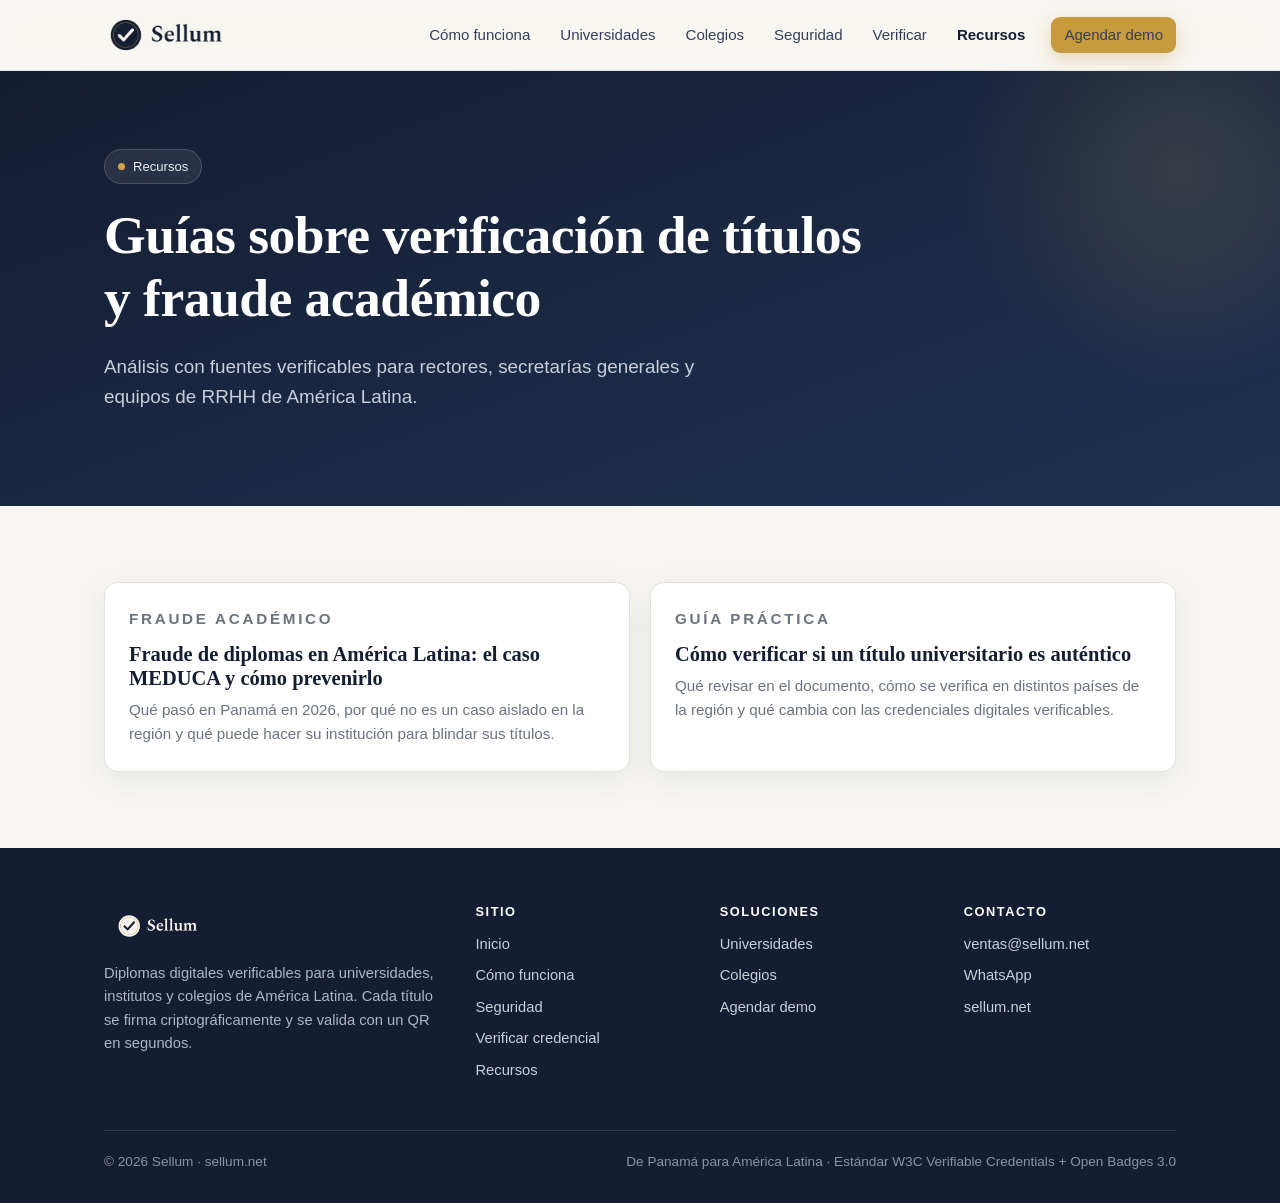
==== recursos/index.html @ 55b2d856 "Agrega sección /recursos con 2 artículos e interlinking Primeros artículos del plan de contenido: có" ====
<!doctype html>
<html lang="es">
<head>
<meta charset="utf-8">
<meta name="viewport" content="width=device-width, initial-scale=1">
<title>Recursos sobre diplomas digitales y verificación de títulos | Sellum</title>
<meta name="description" content="Guías y análisis sobre verificación de títulos universitarios, fraude académico en América Latina y credenciales digitales verificables. Contenido de Sellum.">
<link rel="canonical" href="https://sellum.net/recursos">
<meta property="og:type" content="website">
<meta property="og:locale" content="es_LA">
<meta property="og:site_name" content="Sellum">
<meta property="og:title" content="Recursos sobre diplomas digitales y verificación de títulos">
<meta property="og:description" content="Guías y análisis sobre verificación de títulos, fraude académico en América Latina y credenciales digitales verificables.">
<meta property="og:url" content="https://sellum.net/recursos">
<meta property="og:image" content="https://sellum.net/assets/og-image.jpg">
<meta name="twitter:card" content="summary_large_image">
<meta name="twitter:image" content="https://sellum.net/assets/og-image.jpg">
<link rel="icon" href="../assets/favicon.svg" type="image/svg+xml">
<link rel="apple-touch-icon" href="../assets/favicon.svg">
<link rel="stylesheet" href="../assets/site.css">
<script type="application/ld+json">
{"@context":"https://schema.org","@type":"Organization","name":"Sellum","url":"https://sellum.net","logo":"https://sellum.net/assets/sellum-logo-color.png","areaServed":"América Latina"}
</script>
</head>
<body>
<a class="skip-link" href="#main">Saltar al contenido</a>

<header class="site-header">
  <div class="wrap nav">
    <a class="nav__logo" href="/" aria-label="Sellum — Inicio"><img src="../assets/sellum-logo-color.png" alt="Sellum" width="150" height="53"></a>
    <button class="nav__toggle" type="button" aria-label="Abrir menú" aria-controls="nav-links" aria-expanded="false"><span></span></button>
    <nav class="nav__links" id="nav-links" aria-label="Navegación principal">
      <a href="../producto">Cómo funciona</a>
      <a href="../universidades">Universidades</a>
      <a href="../colegios">Colegios</a>
      <a href="../seguridad">Seguridad</a>
      <a href="../verificar">Verificar</a>
      <a href="/recursos" class="is-active">Recursos</a>
      <span class="nav__cta"><a class="btn btn--gold" href="../contacto">Agendar demo</a></span>
    </nav>
  </div>
</header>

<main id="main">

  <section class="hero">
    <div class="wrap">
      <div class="maxw">
        <span class="eyebrow-chip"><span class="dot"></span> Recursos</span>
        <h1>Guías sobre verificación de títulos y fraude académico</h1>
        <p class="lead">Análisis con fuentes verificables para rectores, secretarías generales y equipos de RRHH de América Latina.</p>
      </div>
    </div>
  </section>

  <section class="section section--paper">
    <div class="wrap">
      <div class="article-cards">
        <a class="article-card" href="fraude-de-diplomas-en-america-latina">
          <p class="kick">Fraude académico</p>
          <h3>Fraude de diplomas en América Latina: el caso MEDUCA y cómo prevenirlo</h3>
          <p>Qué pasó en Panamá en 2026, por qué no es un caso aislado en la región y qué puede hacer su institución para blindar sus títulos.</p>
        </a>
        <a class="article-card" href="como-verificar-titulo-universitario-autentico">
          <p class="kick">Guía práctica</p>
          <h3>Cómo verificar si un título universitario es auténtico</h3>
          <p>Qué revisar en el documento, cómo se verifica en distintos países de la región y qué cambia con las credenciales digitales verificables.</p>
        </a>
      </div>
    </div>
  </section>

</main>

<footer class="site-footer">
  <div class="wrap">
    <div class="footer-grid">
      <div>
        <div class="footer-logo"><img src="../assets/sellum-logo-reverse.png" alt="Sellum" width="129" height="53"></div>
        <p>Diplomas digitales verificables para universidades, institutos y colegios de América Latina. Cada título se firma criptográficamente y se valida con un QR en segundos.</p>
      </div>
      <div><h4>Sitio</h4><ul><li><a href="/">Inicio</a></li><li><a href="../producto">Cómo funciona</a></li><li><a href="../seguridad">Seguridad</a></li><li><a href="../verificar">Verificar credencial</a></li><li><a href="/recursos">Recursos</a></li></ul></div>
      <div><h4>Soluciones</h4><ul><li><a href="../universidades">Universidades</a></li><li><a href="../colegios">Colegios</a></li><li><a href="../contacto">Agendar demo</a></li></ul></div>
      <div><h4>Contacto</h4><ul><li><a href="mailto:ventas@sellum.net">ventas@sellum.net</a></li><li><a href="https://wa.me/50763304392" target="_blank" rel="noopener">WhatsApp</a></li><li><a href="https://sellum.net">sellum.net</a></li></ul></div>
    </div>
    <div class="footer-bottom">
      <span>© <span data-year>2026</span> Sellum · sellum.net</span>
      <span>De Panamá para América Latina · Estándar W3C Verifiable Credentials + Open Badges 3.0</span>
    </div>
  </div>
</footer>

<div class="sticky-cta">
  <a class="btn btn--gold" href="../contacto">Agendar demo</a>
  <a class="btn btn--wa" href="https://wa.me/50763304392" target="_blank" rel="noopener">WhatsApp</a>
</div>

<script src="../assets/site.js" defer></script>
</body>
</html>
---- assets/site.css ----
/* ============================================================
   Sellum — sistema de diseño (marca)
   Tokens confirmados contra marca/sellum-marca.html
   ============================================================ */
:root{
  --navy:#141D31;
  --navy2:#1F3252;
  --gold:#C79A3E;
  --goldl:#D0A24A;
  --paper:#F7F6F2;
  --muted:#6B7280;
  --line:#E4E2DB;
  --ink:#1A1A1A;
  --white:#FFFFFF;
  --ok:#2F7D5B;
  --shadow:0 8px 30px rgba(22,35,59,.08);
  --shadow-lg:0 20px 60px rgba(22,35,59,.14);
  --radius:14px;
  --serif:Georgia,"Times New Roman",Garamond,serif;
  --sans:-apple-system,BlinkMacSystemFont,"Segoe UI",Roboto,Arial,sans-serif;
  --wrap:1120px;
}

*{box-sizing:border-box}
html{scroll-behavior:smooth}
body{
  margin:0;
  font-family:var(--sans);
  color:var(--ink);
  background:var(--paper);
  line-height:1.6;
  -webkit-font-smoothing:antialiased;
  text-rendering:optimizeLegibility;
}
img{max-width:100%;height:auto;display:block}
a{color:inherit;text-decoration:none}
h1,h2,h3,h4{font-family:var(--serif);color:var(--navy);line-height:1.18;margin:0 0 .4em;font-weight:700}
h1{font-size:clamp(2rem,4.6vw,3.35rem);letter-spacing:-.01em}
h2{font-size:clamp(1.6rem,3.2vw,2.35rem)}
h3{font-size:1.28rem}
p{margin:0 0 1rem}
.serif{font-family:var(--serif)}
:focus-visible{outline:3px solid var(--goldl);outline-offset:2px;border-radius:4px}

/* Layout */
.wrap{max-width:var(--wrap);margin:0 auto;padding:0 24px}
.section{padding:76px 0}
.section--tight{padding:52px 0}
.section--paper{background:var(--paper)}
.section--white{background:var(--white)}
.section--navy{background:var(--navy);color:#e9ecf3}
.section--navy h1,.section--navy h2,.section--navy h3{color:var(--white)}
.center{text-align:center}
.lead{font-size:1.18rem;color:var(--muted);max-width:62ch}
.center .lead{margin-left:auto;margin-right:auto}
.kick{font-size:.72rem;letter-spacing:.18em;text-transform:uppercase;color:var(--gold);font-weight:700;margin:0 0 .6rem}
.section--navy .kick{color:var(--goldl)}
.muted{color:var(--muted)}
.maxw{max-width:760px}
.center .maxw{margin:0 auto}

/* Header / Nav */
.site-header{position:sticky;top:0;z-index:50;background:rgba(247,246,242,.88);backdrop-filter:saturate(180%) blur(10px);border-bottom:1px solid var(--line)}
.nav{display:flex;align-items:center;gap:20px;height:70px}
.nav__logo{display:flex;align-items:center}
.nav__logo img{height:44px;width:auto}
.nav__links{display:flex;gap:6px;margin-left:auto;align-items:center}
.nav__links a{padding:9px 12px;border-radius:9px;font-size:.94rem;color:#33405a;font-weight:500}
.nav__links a:hover{background:rgba(22,35,59,.06);color:var(--navy)}
.nav__links a.is-active{color:var(--navy);font-weight:700}
.nav__cta{margin-left:8px}
.nav__toggle{display:none;margin-left:auto;background:none;border:1px solid var(--line);border-radius:9px;width:44px;height:40px;cursor:pointer;align-items:center;justify-content:center}
.nav__toggle span{display:block;width:20px;height:2px;background:var(--navy);position:relative}
.nav__toggle span::before,.nav__toggle span::after{content:"";position:absolute;left:0;width:20px;height:2px;background:var(--navy)}
.nav__toggle span::before{top:-6px}.nav__toggle span::after{top:6px}

@media(max-width:900px){
  .nav__toggle{display:flex}
  .nav__links{position:fixed;inset:70px 0 auto 0;flex-direction:column;align-items:stretch;background:var(--paper);border-bottom:1px solid var(--line);padding:12px 24px 20px;gap:2px;margin-left:0;display:none;box-shadow:var(--shadow)}
  .nav__links.is-open{display:flex}
  .nav__links a{padding:13px 10px;font-size:1.02rem}
  .nav__cta{margin:8px 0 0}
  .nav__cta .btn{width:100%}
}

/* Botones */
.btn{display:inline-flex;align-items:center;justify-content:center;gap:9px;font-family:var(--sans);font-size:1rem;font-weight:600;padding:13px 22px;border-radius:11px;border:1.5px solid transparent;cursor:pointer;transition:transform .12s ease,box-shadow .12s ease,background .12s ease;line-height:1}
.btn:active{transform:translateY(1px)}
.btn--gold{background:var(--gold);color:#fff;box-shadow:0 6px 18px rgba(184,134,47,.28)}
.btn--gold:hover{background:#a6771f}
.btn--navy{background:var(--navy);color:#fff}
.btn--navy:hover{background:var(--navy2)}
.btn--ghost{background:transparent;border-color:var(--line);color:var(--navy)}
.btn--ghost:hover{border-color:var(--navy);background:rgba(22,35,59,.04)}
.btn--onnavy{background:#fff;color:var(--navy)}
.btn--onnavy:hover{background:#eef0f5}
.btn--wa{background:#25D366;color:#0b3d1f}
.btn--wa:hover{background:#1fbe5b}
.btn--lg{padding:16px 30px;font-size:1.08rem}
.btn--block{width:100%}
.btn-row{display:flex;gap:14px;flex-wrap:wrap}
.center .btn-row{justify-content:center}

/* Hero */
.hero{position:relative;background:linear-gradient(160deg,var(--navy) 0%,var(--navy2) 100%);color:#e9ecf3;overflow:hidden}
.hero::after{content:"";position:absolute;right:-160px;top:-160px;width:520px;height:520px;border-radius:50%;background:radial-gradient(circle,rgba(208,162,74,.16),transparent 60%);pointer-events:none}
.hero .wrap{position:relative;z-index:1;padding-top:78px;padding-bottom:78px}
.hero h1{color:#fff}
.hero .lead{color:#c8cfdc}
.hero-grid{display:grid;grid-template-columns:1.05fr .95fr;gap:52px;align-items:center}
@media(max-width:900px){.hero-grid{grid-template-columns:1fr;gap:38px}}

/* Chips / badges */
.eyebrow-chip{display:inline-flex;align-items:center;gap:8px;background:rgba(255,255,255,.08);border:1px solid rgba(255,255,255,.16);color:#e9ecf3;padding:6px 13px;border-radius:999px;font-size:.82rem;font-weight:500;margin-bottom:20px}
.eyebrow-chip .dot{width:7px;height:7px;border-radius:50%;background:var(--goldl)}

/* Pastilla Verificado por Sellum */
.verified-pill{display:inline-flex;align-items:center;gap:9px;background:var(--navy);color:var(--paper);padding:8px 16px 8px 10px;border-radius:999px;font-size:.9rem;font-weight:600}
.verified-pill svg{flex:none}
.verified-pill--outline{background:transparent;border:1.6px solid var(--navy);color:var(--navy)}

/* Grid utilidades */
.grid{display:grid;gap:22px}
.grid-2{grid-template-columns:repeat(2,1fr)}
.grid-3{grid-template-columns:repeat(3,1fr)}
.grid-4{grid-template-columns:repeat(4,1fr)}
@media(max-width:900px){.grid-3,.grid-4{grid-template-columns:repeat(2,1fr)}}
@media(max-width:640px){.grid-2,.grid-3,.grid-4{grid-template-columns:1fr}}

/* Cards */
.card{background:var(--white);border:1px solid var(--line);border-radius:var(--radius);padding:26px;box-shadow:var(--shadow)}
.card--flat{box-shadow:none}
.card h3{margin-top:4px}
.card p:last-child{margin-bottom:0}
.card .ico{width:44px;height:44px;border-radius:11px;background:rgba(184,134,47,.12);display:flex;align-items:center;justify-content:center;margin-bottom:14px}
.card .ico svg{width:24px;height:24px;stroke:var(--gold)}
.section--navy .card{background:rgba(255,255,255,.04);border-color:rgba(255,255,255,.1);color:#dfe4ee;box-shadow:none}
.section--navy .card h3{color:#fff}

/* Pasos */
.steps{display:grid;grid-template-columns:repeat(4,1fr);gap:20px;counter-reset:step}
@media(max-width:820px){.steps{grid-template-columns:repeat(2,1fr)}}
@media(max-width:480px){.steps{grid-template-columns:1fr}}
.step{background:var(--white);border:1px solid var(--line);border-radius:var(--radius);padding:24px;position:relative;box-shadow:var(--shadow)}
.step__n{width:34px;height:34px;border-radius:50%;background:var(--navy);color:#fff;font-family:var(--serif);font-weight:700;display:flex;align-items:center;justify-content:center;margin-bottom:14px}
.step h3{font-size:1.1rem}
.step p{font-size:.95rem;color:var(--muted);margin:0}

/* Lista de features con check */
.checklist{list-style:none;margin:0;padding:0}
.checklist li{position:relative;padding:8px 0 8px 34px;border-bottom:1px solid var(--line)}
.checklist li:last-child{border-bottom:0}
.checklist li::before{content:"";position:absolute;left:0;top:12px;width:20px;height:20px;border-radius:50%;background:rgba(47,125,91,.12);}
.checklist li::after{content:"";position:absolute;left:6px;top:16px;width:7px;height:4px;border-left:2px solid var(--ok);border-bottom:2px solid var(--ok);transform:rotate(-45deg)}

/* Diploma mockup */
.diploma{background:#fff;border:1px solid var(--line);border-radius:16px;padding:30px 30px 24px;box-shadow:var(--shadow-lg);max-width:430px;position:relative}
.diploma__seal{position:absolute;top:22px;right:26px;width:52px;height:52px;opacity:.9}
.diploma .k{font-size:.62rem;letter-spacing:.2em;text-transform:uppercase;color:var(--muted)}
.diploma .name{font-family:var(--serif);font-size:1.55rem;color:var(--navy);margin:10px 0 3px;line-height:1.15}
.diploma .prog{font-size:.9rem;color:var(--muted)}
.diploma .rule{height:1px;background:var(--line);margin:20px 0 16px}
.diploma__foot{display:flex;align-items:center;justify-content:space-between;gap:12px}
.diploma .sign{font-family:var(--serif);font-style:italic;color:var(--navy2);font-size:1rem;border-top:1px solid var(--line);padding-top:6px;min-width:120px}
.qr{width:56px;height:56px;flex:none}

/* Stat / dolor */
.stat{background:var(--white);border:1px solid var(--line);border-radius:var(--radius);padding:24px;box-shadow:var(--shadow)}
.stat .big{font-family:var(--serif);font-size:2.2rem;color:var(--navy);line-height:1;margin-bottom:6px}
.stat .big .u{font-size:1.1rem;color:var(--gold)}
.stat p{margin:0;color:var(--muted);font-size:.95rem}

/* Comparativa antes/después */
.ba{display:grid;grid-template-columns:1fr 1fr;gap:20px}
@media(max-width:640px){.ba{grid-template-columns:1fr}}
.ba__col{border-radius:var(--radius);padding:24px;border:1px solid var(--line)}
.ba__col--old{background:#fbf3f2;border-color:#f0dcd9}
.ba__col--new{background:#f1f7f4;border-color:#d7ebe1}
.ba__col h3{color:var(--navy)}
.ba__col ul{margin:0;padding-left:20px}
.ba__col li{margin:8px 0}

/* CTA banda */
.ctaband{background:linear-gradient(160deg,var(--navy),var(--navy2));color:#fff;border-radius:20px;padding:52px 40px;text-align:center;box-shadow:var(--shadow-lg)}
.ctaband h2{color:#fff}
.ctaband .lead{color:#c8cfdc;margin-left:auto;margin-right:auto}

/* Trust bar / estándares */
.badges{display:flex;flex-wrap:wrap;gap:12px;justify-content:center}
.badge-std{display:inline-flex;align-items:center;gap:8px;background:var(--white);border:1px solid var(--line);border-radius:999px;padding:9px 16px;font-size:.9rem;font-weight:600;color:var(--navy)}
.badge-std .b-dot{width:8px;height:8px;border-radius:50%;background:var(--gold)}
.section--navy .badge-std{background:rgba(255,255,255,.06);border-color:rgba(255,255,255,.14);color:#eef1f6}

/* Audiencia split */
.aud{display:grid;grid-template-columns:1fr 1fr;gap:24px}
@media(max-width:820px){.aud{grid-template-columns:1fr}}
.aud__card{border-radius:16px;padding:34px;border:1px solid var(--line);background:var(--white);box-shadow:var(--shadow);display:flex;flex-direction:column}
.aud__card .tag{font-size:.72rem;letter-spacing:.16em;text-transform:uppercase;font-weight:700;color:var(--gold);margin-bottom:8px}
.aud__card p{color:var(--muted)}
.aud__card .btn{margin-top:auto;align-self:flex-start}

/* FAQ */
.faq{max-width:780px;margin:0 auto}
.faq details{background:var(--white);border:1px solid var(--line);border-radius:12px;margin-bottom:12px;padding:4px 20px}
.faq summary{cursor:pointer;font-weight:600;color:var(--navy);padding:16px 0;list-style:none;display:flex;justify-content:space-between;align-items:center;gap:12px}
.faq summary::-webkit-details-marker{display:none}
.faq summary::after{content:"+";font-size:1.4rem;color:var(--gold);font-family:var(--serif);flex:none}
.faq details[open] summary::after{content:"–"}
.faq details p{color:var(--muted);margin:0 0 16px}

/* Formulario */
.form-card{background:var(--white);border:1px solid var(--line);border-radius:18px;padding:34px;box-shadow:var(--shadow-lg)}
.field{margin-bottom:16px}
.field label{display:block;font-weight:600;font-size:.9rem;color:var(--navy);margin-bottom:6px}
.field .req{color:var(--gold)}
.field input,.field textarea,.field select{width:100%;font-family:var(--sans);font-size:1rem;padding:12px 14px;border:1.5px solid var(--line);border-radius:10px;background:var(--paper);color:var(--ink)}
.field input:focus,.field textarea:focus,.field select:focus{border-color:var(--goldl);background:#fff;outline:none}
.field textarea{min-height:110px;resize:vertical}
.field .err{color:#b23b3b;font-size:.82rem;margin-top:5px;display:none}
.field.invalid input,.field.invalid textarea{border-color:#b23b3b;background:#fdf5f4}
.field.invalid .err{display:block}
.form-2{display:grid;grid-template-columns:1fr 1fr;gap:0 16px}
@media(max-width:560px){.form-2{grid-template-columns:1fr}}
.form-note{font-size:.82rem;color:var(--muted);margin-top:4px}
.form-success{display:none;text-align:center;padding:26px}
.form-success.show{display:block}
.form-success .tick{width:64px;height:64px;border-radius:50%;background:rgba(47,125,91,.12);display:flex;align-items:center;justify-content:center;margin:0 auto 16px}
.form-success .tick svg{width:32px;height:32px;stroke:var(--ok)}
form.sent .form-body{display:none}
form.sent .form-success{display:block}

/* Footer */
.site-footer{background:var(--navy);color:#aeb6c6;padding:56px 0 30px;font-size:.92rem}
.site-footer a{color:#c8cfdc}
.site-footer a:hover{color:#fff}
.footer-grid{display:grid;grid-template-columns:1.6fr 1fr 1fr 1fr;gap:32px}
@media(max-width:820px){.footer-grid{grid-template-columns:1fr 1fr}}
@media(max-width:480px){.footer-grid{grid-template-columns:1fr}}
.footer-grid h4{color:#fff;font-family:var(--sans);font-size:.8rem;letter-spacing:.12em;text-transform:uppercase;margin-bottom:14px}
.footer-grid ul{list-style:none;margin:0;padding:0}
.footer-grid li{margin:8px 0}
.footer-logo img{height:44px;width:auto;margin-bottom:14px}
.footer-bottom{border-top:1px solid rgba(255,255,255,.12);margin-top:40px;padding-top:20px;display:flex;justify-content:space-between;flex-wrap:wrap;gap:12px;color:#8b94a6;font-size:.85rem}

/* Sticky móvil */
.sticky-cta{position:fixed;left:0;right:0;bottom:0;z-index:60;display:none;gap:10px;padding:10px 14px;background:rgba(247,246,242,.96);backdrop-filter:blur(8px);border-top:1px solid var(--line);box-shadow:0 -6px 20px rgba(22,35,59,.08)}
.sticky-cta .btn{flex:1}
@media(max-width:760px){.sticky-cta{display:flex}body.has-sticky{padding-bottom:74px}}

/* Utilidad de anclas con header fijo */
[id]{scroll-margin-top:86px}

/* Detalle de contexto (MEDUCA) */
.note{background:#fff;border:1px solid var(--line);border-left:3px solid var(--gold);border-radius:12px;padding:20px 22px}
.note p:last-child{margin-bottom:0}
.source-note{font-size:.82rem;color:var(--muted)}
.source-note a{color:var(--gold);text-decoration:underline}

/* Oferta piloto */
.offer-band{background:var(--white);border:1.5px solid var(--gold);border-radius:20px;padding:40px 44px;box-shadow:var(--shadow-lg);position:relative;overflow:hidden}
.offer-band::before{content:"";position:absolute;top:0;left:0;width:6px;height:100%;background:linear-gradient(var(--gold),var(--goldl))}
.offer-band__inner{padding-left:18px;max-width:680px}
.offer-band h2{margin-bottom:10px}
.offer-band .lead{margin-bottom:22px}
.offer-band--compact{padding:24px 26px 24px 30px}
.offer-band--compact::before{width:5px}
.offer-band--compact .offer-chip{margin-bottom:10px}
.offer-band--compact h3{margin:0 0 8px}
.offer-chip{display:inline-flex;align-items:center;gap:8px;background:rgba(184,134,47,.1);color:#8a631f;border:1px solid rgba(184,134,47,.32);padding:6px 14px;border-radius:999px;font-size:.76rem;font-weight:700;letter-spacing:.05em;text-transform:uppercase;margin-bottom:16px}
.offer-chip .dot{width:6px;height:6px;border-radius:50%;background:var(--gold)}

/* Cita */
.quote{font-family:var(--serif);font-size:1.35rem;color:var(--navy);line-height:1.45;font-style:italic}
.section--navy .quote{color:#fff}
.quote cite{display:block;font-style:normal;font-family:var(--sans);font-size:.9rem;color:var(--muted);margin-top:14px;font-weight:600}
.section--navy .quote cite{color:#aeb6c6}

.skip-link{position:absolute;left:-999px;top:0;background:var(--navy);color:#fff;padding:10px 16px;border-radius:0 0 8px 0;z-index:100}
.skip-link:focus{left:0}

/* Artículos / recursos */
.article{max-width:720px;margin:0 auto}
.article .meta{font-size:.86rem;color:var(--muted);margin-bottom:8px}
.article h2{margin-top:2.2em}
.article h3{margin-top:1.6em}
.article p{color:#2a2f3a}
.article ul,.article ol{padding-left:22px;color:#2a2f3a}
.article li{margin:6px 0}
.article a{color:var(--gold);text-decoration:underline;text-underline-offset:2px}
.article a:hover{color:#8a631f}
.article .lead{color:var(--muted);font-size:1.12rem;max-width:none}
.article-cards{display:grid;gap:20px;grid-template-columns:repeat(2,1fr)}
@media(max-width:640px){.article-cards{grid-template-columns:1fr}}
.article-card{background:var(--white);border:1px solid var(--line);border-radius:var(--radius);padding:24px;box-shadow:var(--shadow);display:block}
.article-card .kick{margin-bottom:10px}
.article-card h3{margin:0 0 8px}
.article-card p{color:var(--muted);font-size:.95rem;margin:0}
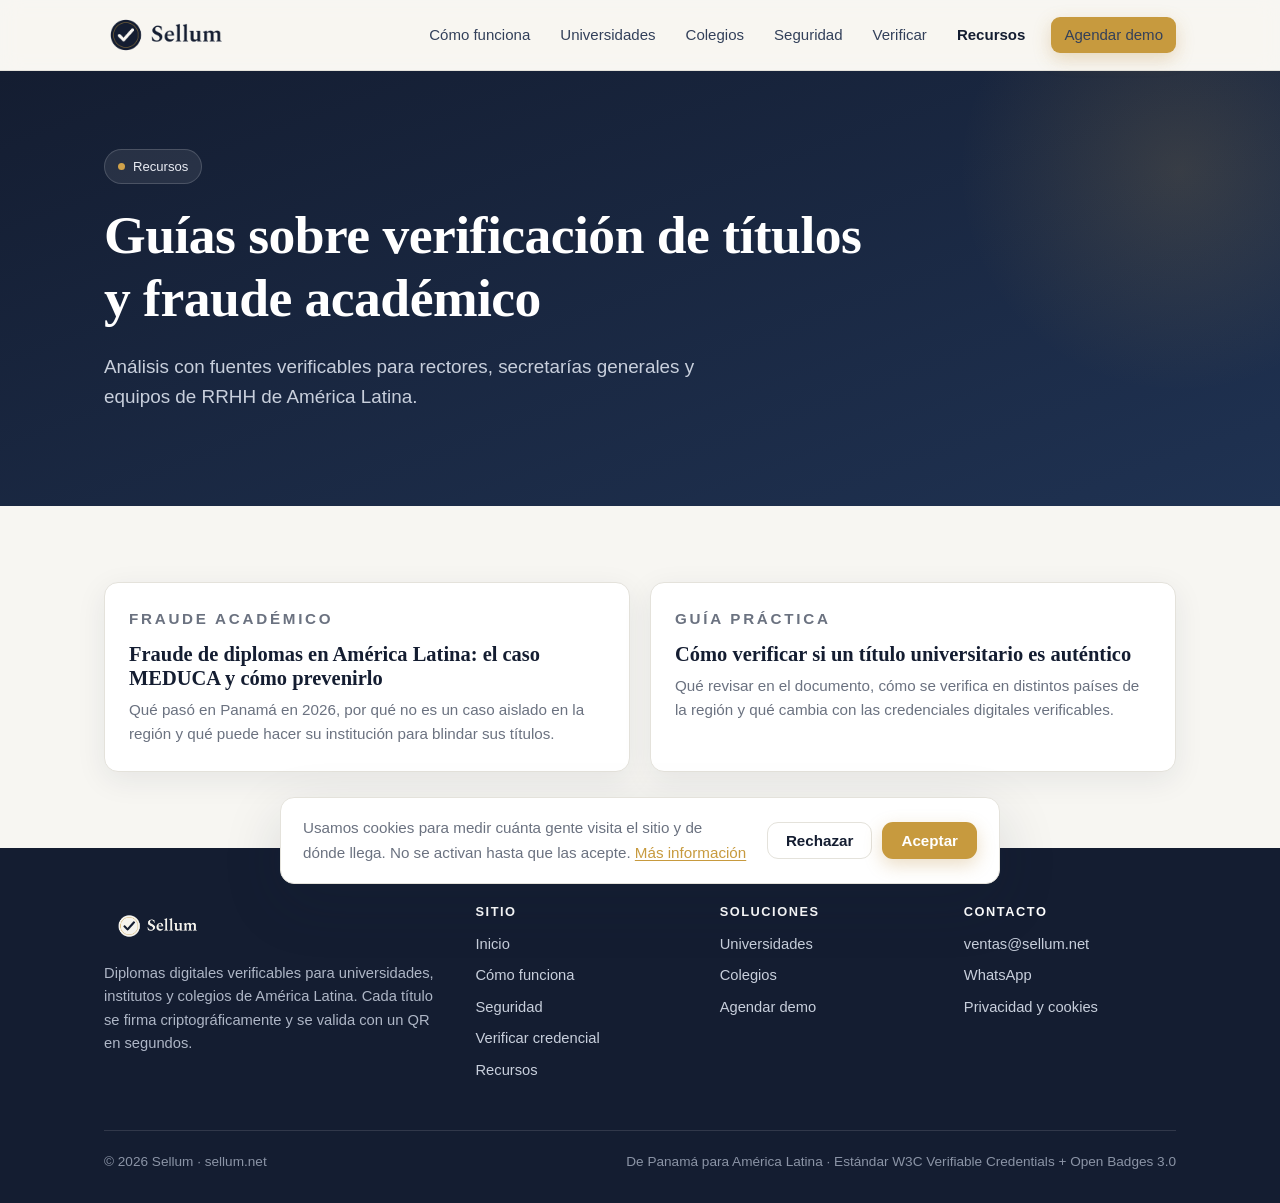
==== commit 54c9d59f: "Agrega medición con consentimiento de cookies (Ley 81) Ningún script de seguimiento va suelto en el " ====
--- a/recursos/index.html
+++ b/recursos/index.html
@@ -5,13 +5,13 @@
 <meta name="viewport" content="width=device-width, initial-scale=1">
 <title>Recursos sobre diplomas digitales y verificación de títulos | Sellum</title>
 <meta name="description" content="Guías y análisis sobre verificación de títulos universitarios, fraude académico en América Latina y credenciales digitales verificables. Contenido de Sellum.">
-<link rel="canonical" href="https://sellum.net/recursos">
+<link rel="canonical" href="https://sellum.net/recursos/">
 <meta property="og:type" content="website">
 <meta property="og:locale" content="es_LA">
 <meta property="og:site_name" content="Sellum">
 <meta property="og:title" content="Recursos sobre diplomas digitales y verificación de títulos">
 <meta property="og:description" content="Guías y análisis sobre verificación de títulos, fraude académico en América Latina y credenciales digitales verificables.">
-<meta property="og:url" content="https://sellum.net/recursos">
+<meta property="og:url" content="https://sellum.net/recursos/">
 <meta property="og:image" content="https://sellum.net/assets/og-image.jpg">
 <meta name="twitter:card" content="summary_large_image">
 <meta name="twitter:image" content="https://sellum.net/assets/og-image.jpg">
@@ -21,6 +21,8 @@
 <script type="application/ld+json">
 {"@context":"https://schema.org","@type":"Organization","name":"Sellum","url":"https://sellum.net","logo":"https://sellum.net/assets/sellum-logo-color.png","areaServed":"América Latina"}
 </script>
+<!-- Consentimiento de cookies: decide si se carga Google Tag Manager. Ver assets/cookies.js -->
+<script src="../assets/cookies.js"></script>
 </head>
 <body>
 <a class="skip-link" href="#main">Saltar al contenido</a>
@@ -35,7 +37,7 @@
       <a href="../colegios">Colegios</a>
       <a href="../seguridad">Seguridad</a>
       <a href="../verificar">Verificar</a>
-      <a href="/recursos" class="is-active">Recursos</a>
+      <a href="/recursos/" class="is-active">Recursos</a>
       <span class="nav__cta"><a class="btn btn--gold" href="../contacto">Agendar demo</a></span>
     </nav>
   </div>
@@ -79,9 +81,9 @@
         <div class="footer-logo"><img src="../assets/sellum-logo-reverse.png" alt="Sellum" width="129" height="53"></div>
         <p>Diplomas digitales verificables para universidades, institutos y colegios de América Latina. Cada título se firma criptográficamente y se valida con un QR en segundos.</p>
       </div>
-      <div><h4>Sitio</h4><ul><li><a href="/">Inicio</a></li><li><a href="../producto">Cómo funciona</a></li><li><a href="../seguridad">Seguridad</a></li><li><a href="../verificar">Verificar credencial</a></li><li><a href="/recursos">Recursos</a></li></ul></div>
+      <div><h4>Sitio</h4><ul><li><a href="/">Inicio</a></li><li><a href="../producto">Cómo funciona</a></li><li><a href="../seguridad">Seguridad</a></li><li><a href="../verificar">Verificar credencial</a></li><li><a href="/recursos/">Recursos</a></li></ul></div>
       <div><h4>Soluciones</h4><ul><li><a href="../universidades">Universidades</a></li><li><a href="../colegios">Colegios</a></li><li><a href="../contacto">Agendar demo</a></li></ul></div>
-      <div><h4>Contacto</h4><ul><li><a href="mailto:ventas@sellum.net">ventas@sellum.net</a></li><li><a href="https://wa.me/50763304392" target="_blank" rel="noopener">WhatsApp</a></li><li><a href="https://sellum.net">sellum.net</a></li></ul></div>
+      <div><h4>Contacto</h4><ul><li><a href="mailto:ventas@sellum.net">ventas@sellum.net</a></li><li><a href="https://wa.me/50763304392" target="_blank" rel="noopener">WhatsApp</a></li><li><a href="/privacidad">Privacidad y cookies</a></li></ul></div>
     </div>
     <div class="footer-bottom">
       <span>© <span data-year>2026</span> Sellum · sellum.net</span>
--- a/assets/site.css
+++ b/assets/site.css
@@ -295,3 +295,12 @@
 .article-card .kick{margin-bottom:10px}
 .article-card h3{margin:0 0 8px}
 .article-card p{color:var(--muted);font-size:.95rem;margin:0}
+
+/* Aviso de cookies (Ley 81) — ver assets/cookies.js */
+.aviso-cookies{position:fixed;left:16px;right:16px;bottom:16px;z-index:70;max-width:720px;margin:0 auto;padding:18px 22px;display:flex;flex-wrap:wrap;align-items:center;gap:14px 20px;background:var(--white);color:var(--ink);border:1px solid var(--line);border-radius:var(--radius);box-shadow:var(--shadow-lg)}
+.aviso-cookies p{flex:1 1 300px;margin:0;font-size:.95rem;color:var(--muted)}
+.aviso-cookies a{color:var(--gold);text-decoration:underline;text-underline-offset:2px}
+.aviso-cookies-botones{display:flex;gap:10px;flex:none}
+.aviso-cookies .btn{padding:10px 18px;font-size:.95rem}
+/* En móvil la barra pegajosa de CTA vive abajo: el aviso se sube para no taparla */
+@media(max-width:760px){.aviso-cookies{bottom:84px;padding:16px}.aviso-cookies-botones{width:100%}.aviso-cookies .btn{flex:1}}
